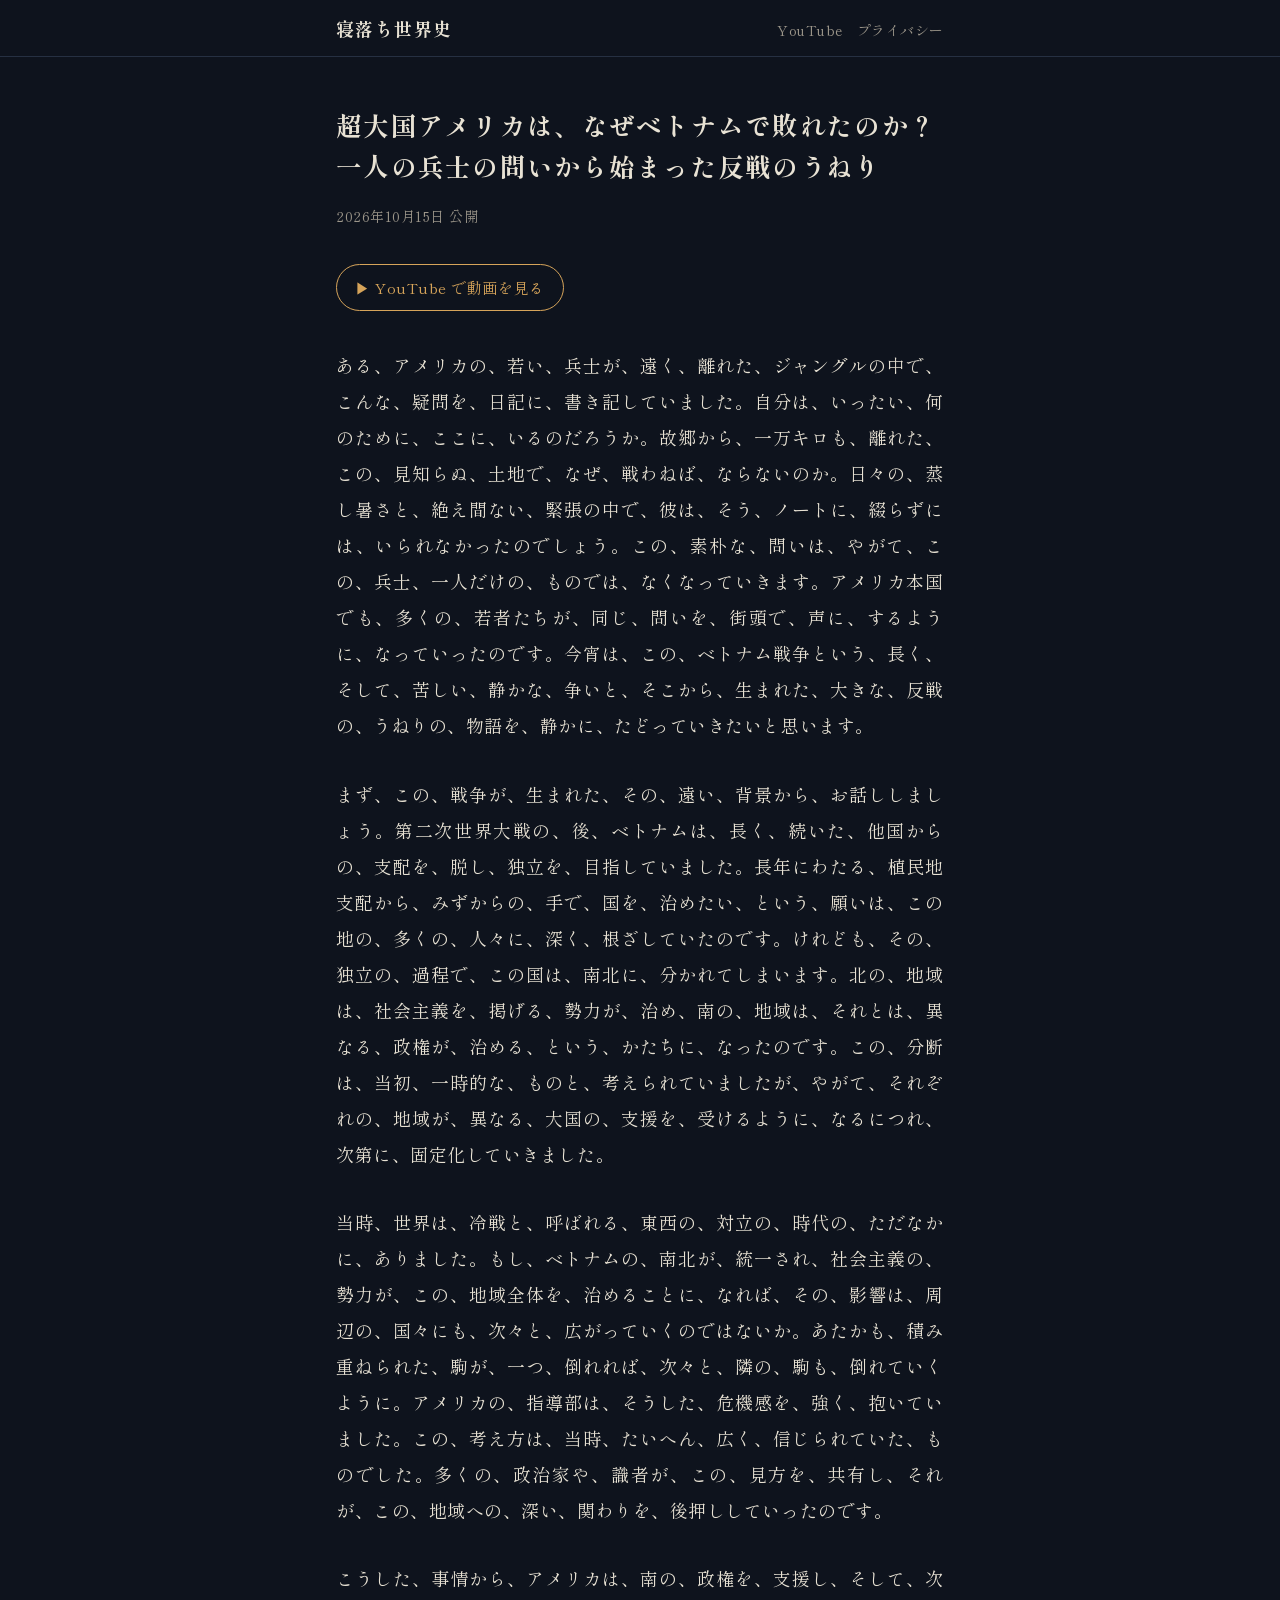
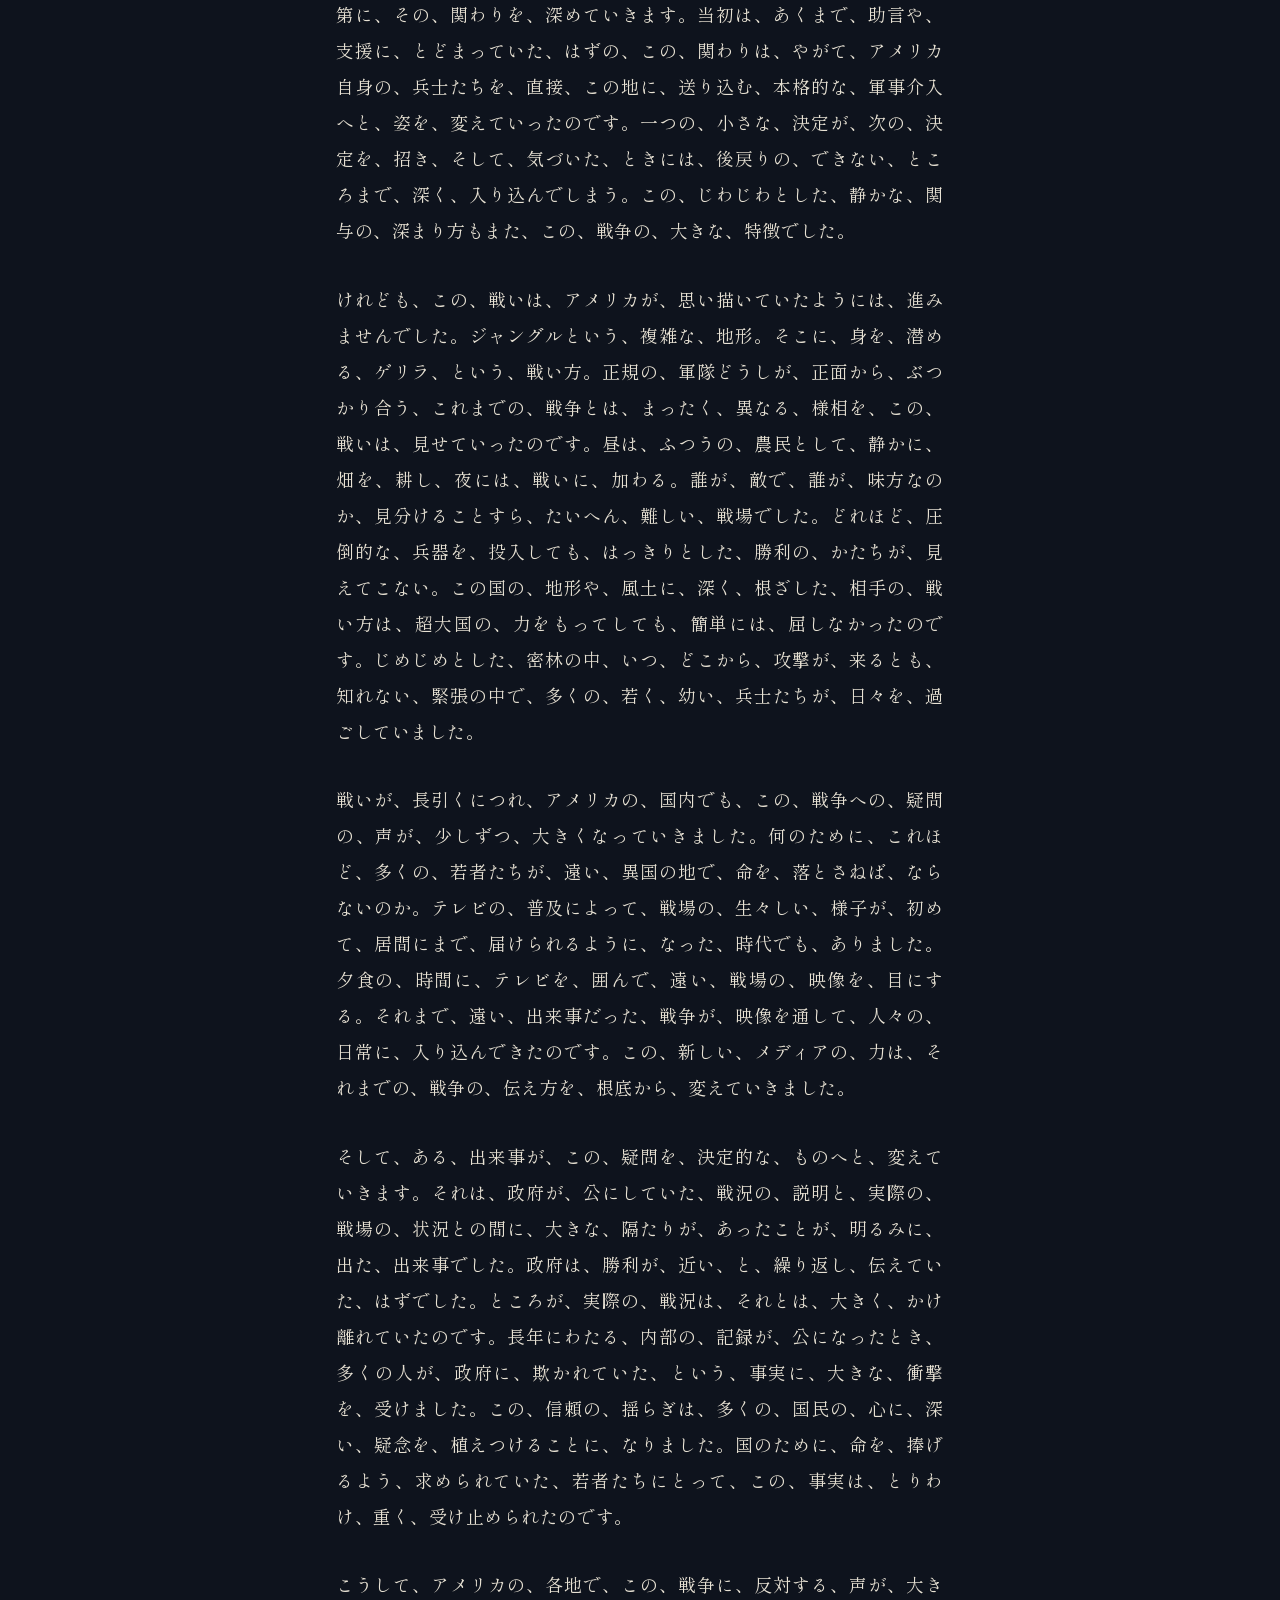
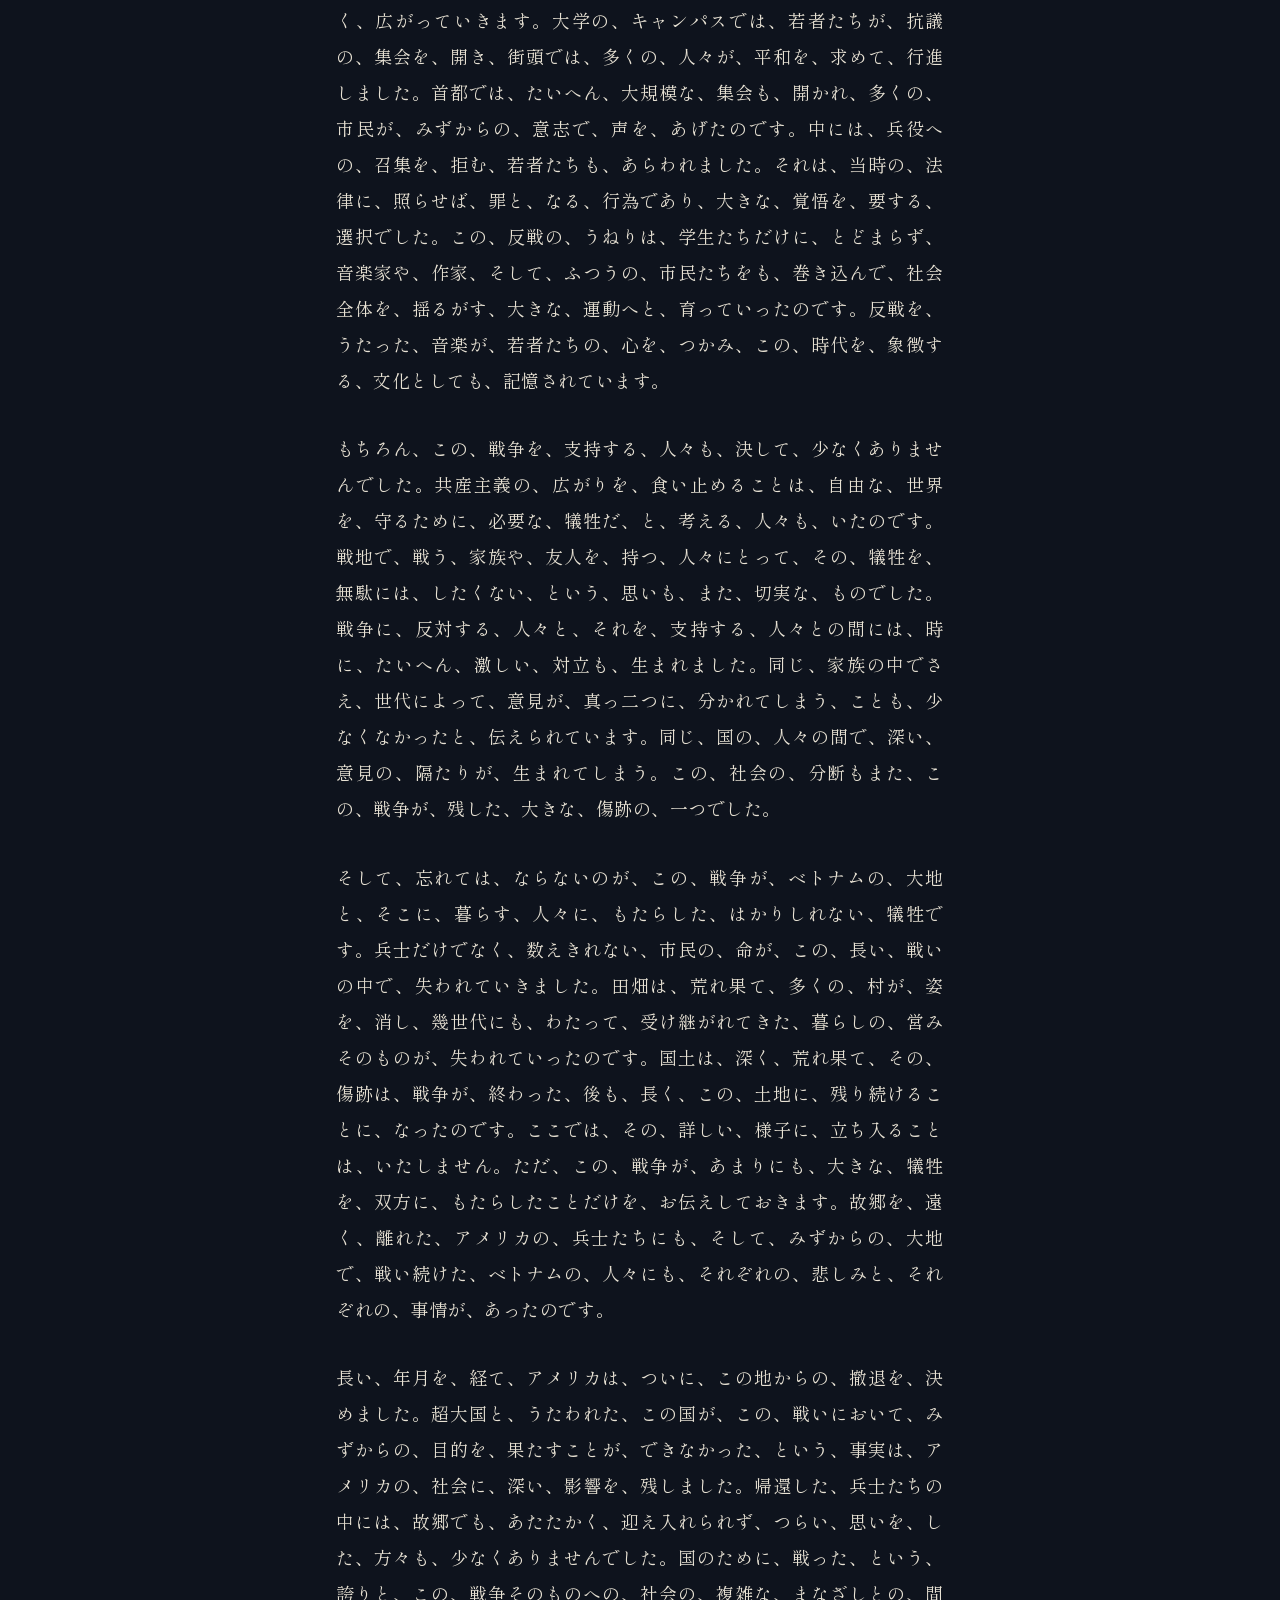
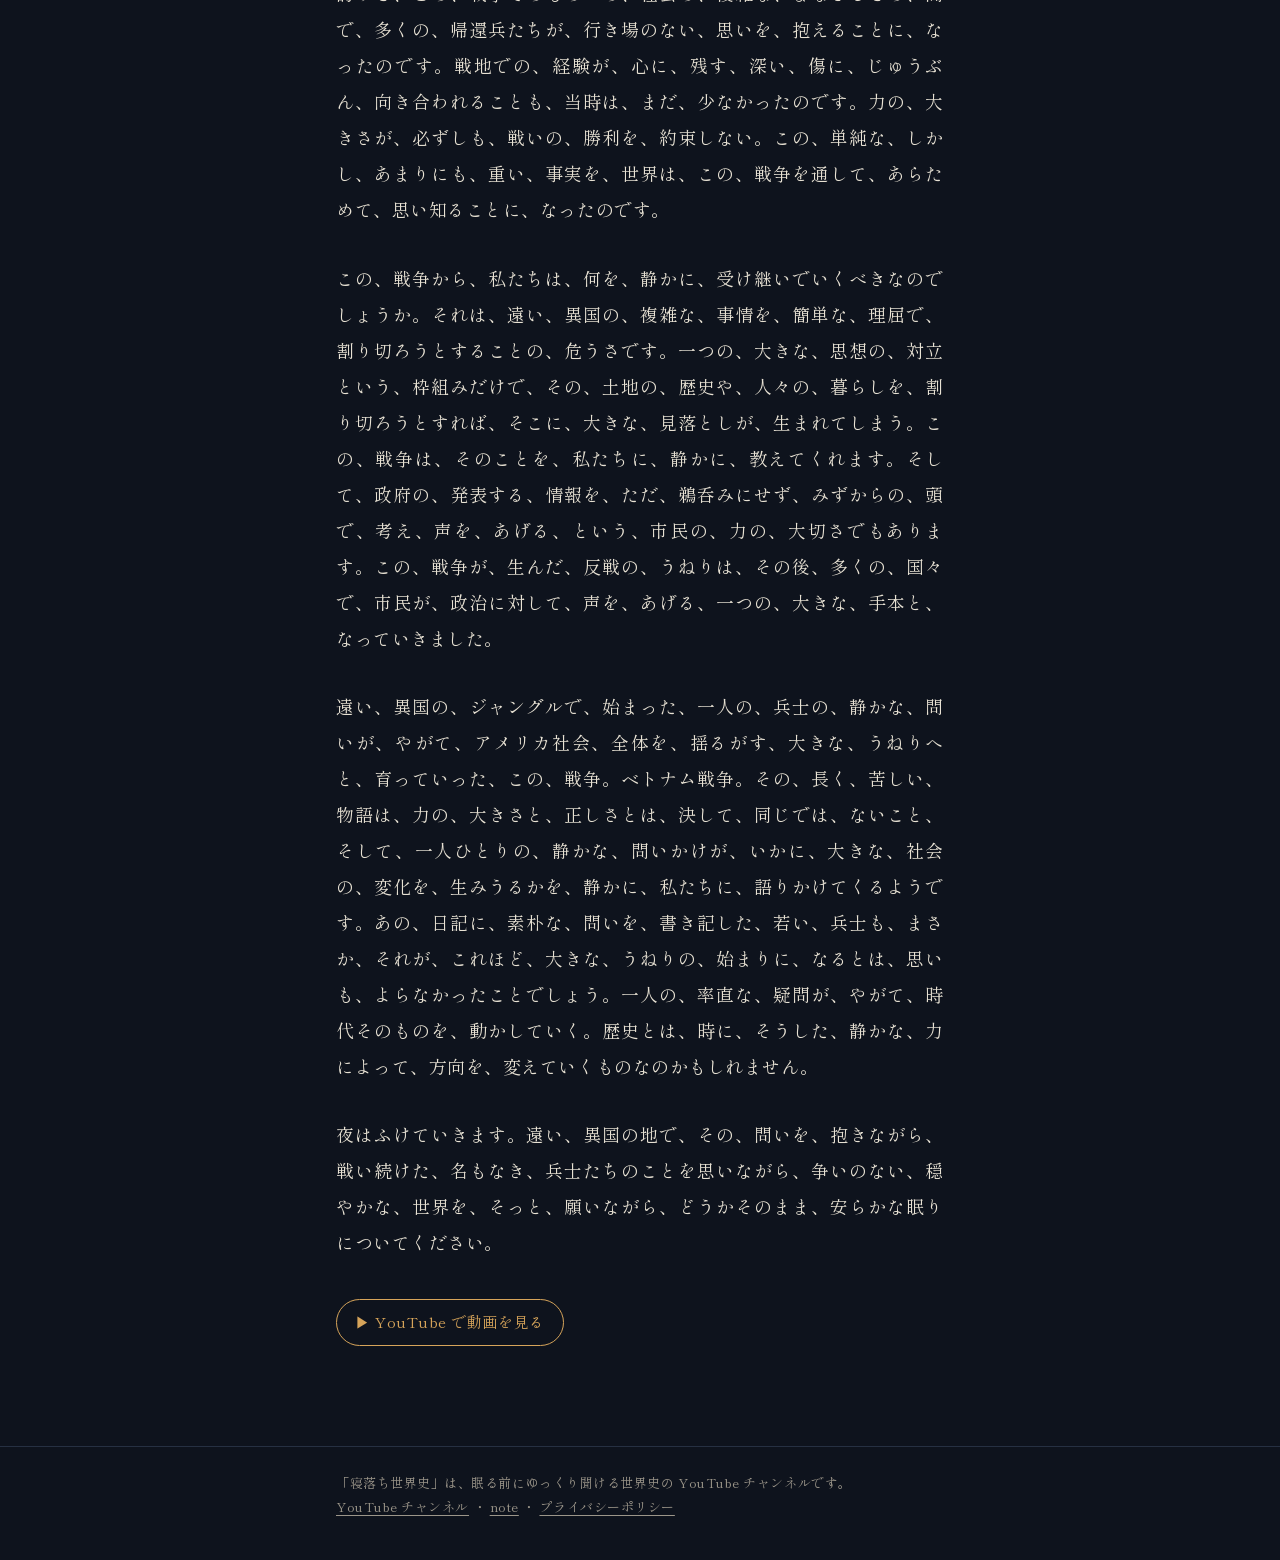
==== docs/scripts/2026-10-15/index.html @ 859dba7d "寝落ち世界史 原稿集" ====
<!doctype html>
<html lang="ja">
<head>
<meta charset="utf-8">
<meta name="viewport" content="width=device-width, initial-scale=1">
<title>超大国アメリカは、なぜベトナムで敗れたのか？ 一人の兵士の問いから始まった反戦のうねり | 寝落ち世界史 原稿集</title>
<meta name="description" content="ある、アメリカの、若い、兵士が、遠く、離れた、ジャングルの中で、こんな、疑問を、日記に、書き記していました。自分は、いったい、何のために、ここに、いるのだろうか。故郷から、一万キロも、離れた、この、見知らぬ、土地で、なぜ…">
<link rel="preconnect" href="https://fonts.googleapis.com">
<link rel="preconnect" href="https://fonts.gstatic.com" crossorigin>
<link href="https://fonts.googleapis.com/css2?family=Shippori+Mincho:wght@400;700&display=swap" rel="stylesheet">
<link rel="stylesheet" href="../../style.css?v=13892d29">
</head>
<body>
<header class="site"><div class="wrap">
  <a class="brand" href="../../">寝落ち世界史</a>
  <nav><a href="https://www.youtube.com/channel/UCiVQYX6sL4hjHsi-wYDUaDA">YouTube</a><a href="../../privacy/">プライバシー</a></nav>
</div></header>
<main><div class="wrap">
<h1>超大国アメリカは、なぜベトナムで敗れたのか？ 一人の兵士の問いから始まった反戦のうねり</h1>
<div class="meta">2026年10月15日 公開</div>
<a class="watch" href="https://youtu.be/Z_0TKouPi-8">▶ YouTube で動画を見る</a>
<div class="body">
<p>ある、アメリカの、若い、兵士が、遠く、離れた、ジャングルの中で、こんな、疑問を、日記に、書き記していました。自分は、いったい、何のために、ここに、いるのだろうか。故郷から、一万キロも、離れた、この、見知らぬ、土地で、なぜ、戦わねば、ならないのか。日々の、蒸し暑さと、絶え間ない、緊張の中で、彼は、そう、ノートに、綴らずには、いられなかったのでしょう。この、素朴な、問いは、やがて、この、兵士、一人だけの、ものでは、なくなっていきます。アメリカ本国でも、多くの、若者たちが、同じ、問いを、街頭で、声に、するように、なっていったのです。今宵は、この、ベトナム戦争という、長く、そして、苦しい、静かな、争いと、そこから、生まれた、大きな、反戦の、うねりの、物語を、静かに、たどっていきたいと思います。</p>
<p>まず、この、戦争が、生まれた、その、遠い、背景から、お話ししましょう。第二次世界大戦の、後、ベトナムは、長く、続いた、他国からの、支配を、脱し、独立を、目指していました。長年にわたる、植民地支配から、みずからの、手で、国を、治めたい、という、願いは、この地の、多くの、人々に、深く、根ざしていたのです。けれども、その、独立の、過程で、この国は、南北に、分かれてしまいます。北の、地域は、社会主義を、掲げる、勢力が、治め、南の、地域は、それとは、異なる、政権が、治める、という、かたちに、なったのです。この、分断は、当初、一時的な、ものと、考えられていましたが、やがて、それぞれの、地域が、異なる、大国の、支援を、受けるように、なるにつれ、次第に、固定化していきました。</p>
<p>当時、世界は、冷戦と、呼ばれる、東西の、対立の、時代の、ただなかに、ありました。もし、ベトナムの、南北が、統一され、社会主義の、勢力が、この、地域全体を、治めることに、なれば、その、影響は、周辺の、国々にも、次々と、広がっていくのではないか。あたかも、積み重ねられた、駒が、一つ、倒れれば、次々と、隣の、駒も、倒れていくように。アメリカの、指導部は、そうした、危機感を、強く、抱いていました。この、考え方は、当時、たいへん、広く、信じられていた、ものでした。多くの、政治家や、識者が、この、見方を、共有し、それが、この、地域への、深い、関わりを、後押ししていったのです。</p>
<p>こうした、事情から、アメリカは、南の、政権を、支援し、そして、次第に、その、関わりを、深めていきます。当初は、あくまで、助言や、支援に、とどまっていた、はずの、この、関わりは、やがて、アメリカ自身の、兵士たちを、直接、この地に、送り込む、本格的な、軍事介入へと、姿を、変えていったのです。一つの、小さな、決定が、次の、決定を、招き、そして、気づいた、ときには、後戻りの、できない、ところまで、深く、入り込んでしまう。この、じわじわとした、静かな、関与の、深まり方もまた、この、戦争の、大きな、特徴でした。</p>
<p>けれども、この、戦いは、アメリカが、思い描いていたようには、進みませんでした。ジャングルという、複雑な、地形。そこに、身を、潜める、ゲリラ、という、戦い方。正規の、軍隊どうしが、正面から、ぶつかり合う、これまでの、戦争とは、まったく、異なる、様相を、この、戦いは、見せていったのです。昼は、ふつうの、農民として、静かに、畑を、耕し、夜には、戦いに、加わる。誰が、敵で、誰が、味方なのか、見分けることすら、たいへん、難しい、戦場でした。どれほど、圧倒的な、兵器を、投入しても、はっきりとした、勝利の、かたちが、見えてこない。この国の、地形や、風土に、深く、根ざした、相手の、戦い方は、超大国の、力をもってしても、簡単には、屈しなかったのです。じめじめとした、密林の中、いつ、どこから、攻撃が、来るとも、知れない、緊張の中で、多くの、若く、幼い、兵士たちが、日々を、過ごしていました。</p>
<p>戦いが、長引くにつれ、アメリカの、国内でも、この、戦争への、疑問の、声が、少しずつ、大きくなっていきました。何のために、これほど、多くの、若者たちが、遠い、異国の地で、命を、落とさねば、ならないのか。テレビの、普及によって、戦場の、生々しい、様子が、初めて、居間にまで、届けられるように、なった、時代でも、ありました。夕食の、時間に、テレビを、囲んで、遠い、戦場の、映像を、目にする。それまで、遠い、出来事だった、戦争が、映像を通して、人々の、日常に、入り込んできたのです。この、新しい、メディアの、力は、それまでの、戦争の、伝え方を、根底から、変えていきました。</p>
<p>そして、ある、出来事が、この、疑問を、決定的な、ものへと、変えていきます。それは、政府が、公にしていた、戦況の、説明と、実際の、戦場の、状況との間に、大きな、隔たりが、あったことが、明るみに、出た、出来事でした。政府は、勝利が、近い、と、繰り返し、伝えていた、はずでした。ところが、実際の、戦況は、それとは、大きく、かけ離れていたのです。長年にわたる、内部の、記録が、公になったとき、多くの人が、政府に、欺かれていた、という、事実に、大きな、衝撃を、受けました。この、信頼の、揺らぎは、多くの、国民の、心に、深い、疑念を、植えつけることに、なりました。国のために、命を、捧げるよう、求められていた、若者たちにとって、この、事実は、とりわけ、重く、受け止められたのです。</p>
<p>こうして、アメリカの、各地で、この、戦争に、反対する、声が、大きく、広がっていきます。大学の、キャンパスでは、若者たちが、抗議の、集会を、開き、街頭では、多くの、人々が、平和を、求めて、行進しました。首都では、たいへん、大規模な、集会も、開かれ、多くの、市民が、みずからの、意志で、声を、あげたのです。中には、兵役への、召集を、拒む、若者たちも、あらわれました。それは、当時の、法律に、照らせば、罪と、なる、行為であり、大きな、覚悟を、要する、選択でした。この、反戦の、うねりは、学生たちだけに、とどまらず、音楽家や、作家、そして、ふつうの、市民たちをも、巻き込んで、社会全体を、揺るがす、大きな、運動へと、育っていったのです。反戦を、うたった、音楽が、若者たちの、心を、つかみ、この、時代を、象徴する、文化としても、記憶されています。</p>
<p>もちろん、この、戦争を、支持する、人々も、決して、少なくありませんでした。共産主義の、広がりを、食い止めることは、自由な、世界を、守るために、必要な、犠牲だ、と、考える、人々も、いたのです。戦地で、戦う、家族や、友人を、持つ、人々にとって、その、犠牲を、無駄には、したくない、という、思いも、また、切実な、ものでした。戦争に、反対する、人々と、それを、支持する、人々との間には、時に、たいへん、激しい、対立も、生まれました。同じ、家族の中でさえ、世代によって、意見が、真っ二つに、分かれてしまう、ことも、少なくなかったと、伝えられています。同じ、国の、人々の間で、深い、意見の、隔たりが、生まれてしまう。この、社会の、分断もまた、この、戦争が、残した、大きな、傷跡の、一つでした。</p>
<p>そして、忘れては、ならないのが、この、戦争が、ベトナムの、大地と、そこに、暮らす、人々に、もたらした、はかりしれない、犠牲です。兵士だけでなく、数えきれない、市民の、命が、この、長い、戦いの中で、失われていきました。田畑は、荒れ果て、多くの、村が、姿を、消し、幾世代にも、わたって、受け継がれてきた、暮らしの、営みそのものが、失われていったのです。国土は、深く、荒れ果て、その、傷跡は、戦争が、終わった、後も、長く、この、土地に、残り続けることに、なったのです。ここでは、その、詳しい、様子に、立ち入ることは、いたしません。ただ、この、戦争が、あまりにも、大きな、犠牲を、双方に、もたらしたことだけを、お伝えしておきます。故郷を、遠く、離れた、アメリカの、兵士たちにも、そして、みずからの、大地で、戦い続けた、ベトナムの、人々にも、それぞれの、悲しみと、それぞれの、事情が、あったのです。</p>
<p>長い、年月を、経て、アメリカは、ついに、この地からの、撤退を、決めました。超大国と、うたわれた、この国が、この、戦いにおいて、みずからの、目的を、果たすことが、できなかった、という、事実は、アメリカの、社会に、深い、影響を、残しました。帰還した、兵士たちの中には、故郷でも、あたたかく、迎え入れられず、つらい、思いを、した、方々も、少なくありませんでした。国のために、戦った、という、誇りと、この、戦争そのものへの、社会の、複雑な、まなざしとの、間で、多くの、帰還兵たちが、行き場のない、思いを、抱えることに、なったのです。戦地での、経験が、心に、残す、深い、傷に、じゅうぶん、向き合われることも、当時は、まだ、少なかったのです。力の、大きさが、必ずしも、戦いの、勝利を、約束しない。この、単純な、しかし、あまりにも、重い、事実を、世界は、この、戦争を通して、あらためて、思い知ることに、なったのです。</p>
<p>この、戦争から、私たちは、何を、静かに、受け継いでいくべきなのでしょうか。それは、遠い、異国の、複雑な、事情を、簡単な、理屈で、割り切ろうとすることの、危うさです。一つの、大きな、思想の、対立という、枠組みだけで、その、土地の、歴史や、人々の、暮らしを、割り切ろうとすれば、そこに、大きな、見落としが、生まれてしまう。この、戦争は、そのことを、私たちに、静かに、教えてくれます。そして、政府の、発表する、情報を、ただ、鵜呑みにせず、みずからの、頭で、考え、声を、あげる、という、市民の、力の、大切さでもあります。この、戦争が、生んだ、反戦の、うねりは、その後、多くの、国々で、市民が、政治に対して、声を、あげる、一つの、大きな、手本と、なっていきました。</p>
<p>遠い、異国の、ジャングルで、始まった、一人の、兵士の、静かな、問いが、やがて、アメリカ社会、全体を、揺るがす、大きな、うねりへと、育っていった、この、戦争。ベトナム戦争。その、長く、苦しい、物語は、力の、大きさと、正しさとは、決して、同じでは、ないこと、そして、一人ひとりの、静かな、問いかけが、いかに、大きな、社会の、変化を、生みうるかを、静かに、私たちに、語りかけてくるようです。あの、日記に、素朴な、問いを、書き記した、若い、兵士も、まさか、それが、これほど、大きな、うねりの、始まりに、なるとは、思いも、よらなかったことでしょう。一人の、率直な、疑問が、やがて、時代そのものを、動かしていく。歴史とは、時に、そうした、静かな、力によって、方向を、変えていくものなのかもしれません。</p>
<p>夜はふけていきます。遠い、異国の地で、その、問いを、抱きながら、戦い続けた、名もなき、兵士たちのことを思いながら、争いのない、穏やかな、世界を、そっと、願いながら、どうかそのまま、安らかな眠りについてください。</p>
</div>
<a class="watch" href="https://youtu.be/Z_0TKouPi-8">▶ YouTube で動画を見る</a>
</div></main>
<footer class="site"><div class="wrap">
  「寝落ち世界史」は、眠る前にゆっくり聞ける世界史の YouTube チャンネルです。<br>
  <a href="https://www.youtube.com/channel/UCiVQYX6sL4hjHsi-wYDUaDA">YouTube チャンネル</a> ・ <a href="https://note.com/sleephistory/n/n39ab6f3c5a6e">note</a> ・ <a href="../../privacy/">プライバシーポリシー</a>
</div></footer>
</body>
</html>
---- docs/style.css ----
:root {
  --bg: #0e131d; --surface: #151c29; --text: #e8e2d4; --muted: #9c968a;
  --accent: #d6a45a; --line: #263042;
  color-scheme: dark;
}
* { box-sizing: border-box; }
html { -webkit-text-size-adjust: 100%; }
body {
  margin: 0; background: var(--bg); color: var(--text);
  font-family: "Shippori Mincho", "Hiragino Mincho ProN", "Yu Mincho", serif;
  font-size: 18px; line-height: 2; letter-spacing: .03em;
}
a { color: var(--accent); text-underline-offset: .2em; }
.wrap { max-width: 40rem; margin: 0 auto; padding: 0 16px; }
header.site { border-bottom: 1px solid var(--line); }
header.site .wrap { display: flex; justify-content: space-between; align-items: center; min-height: 56px; }
header.site a.brand { color: var(--text); text-decoration: none; font-weight: 700; letter-spacing: .08em; white-space: nowrap; }
header.site nav { white-space: nowrap; }
header.site nav a { color: var(--muted); font-size: 14px; text-decoration: none; margin-left: 1em; }
main { padding: 48px 0 64px; }
h1 { font-size: 1.6rem; line-height: 1.6; margin: 0 0 .6em; letter-spacing: .05em; }
h2 { font-size: 1.15rem; margin: 2.4em 0 .6em; }
.lead { color: var(--muted); font-size: 16px; }
.meta { color: var(--muted); font-size: 14px; margin-bottom: 2em; }
.watch {
  display: inline-block; margin: .4em 0 2.4em; padding: .5em 1.2em; border: 1px solid var(--accent);
  border-radius: 999px; text-decoration: none; font-size: 15px;
}
.body p { margin: 0 0 1.8em; text-align: justify; }
ul.list { list-style: none; padding: 0; margin: 0; }
ul.list li { border-top: 1px solid var(--line); }
ul.list li:last-child { border-bottom: 1px solid var(--line); }
ul.list a { display: block; padding: 1em 0; color: var(--text); text-decoration: none; }
ul.list a:hover .t { color: var(--accent); }
ul.list .d { display: block; color: var(--muted); font-size: 13px; }
ul.list .t { line-height: 1.7; }
.empty { color: var(--muted); }
footer.site { border-top: 1px solid var(--line); color: var(--muted); font-size: 13px; padding: 24px 0 40px; line-height: 1.9; }
footer.site a { color: var(--muted); }
@media (max-width: 480px) { body { font-size: 17px; } h1 { font-size: 1.35rem; } main { padding-top: 32px; } }
@media (max-width: 360px) { header.site a.brand { letter-spacing: .02em; } header.site nav a { font-size: 12px; margin-left: .7em; letter-spacing: 0; } }
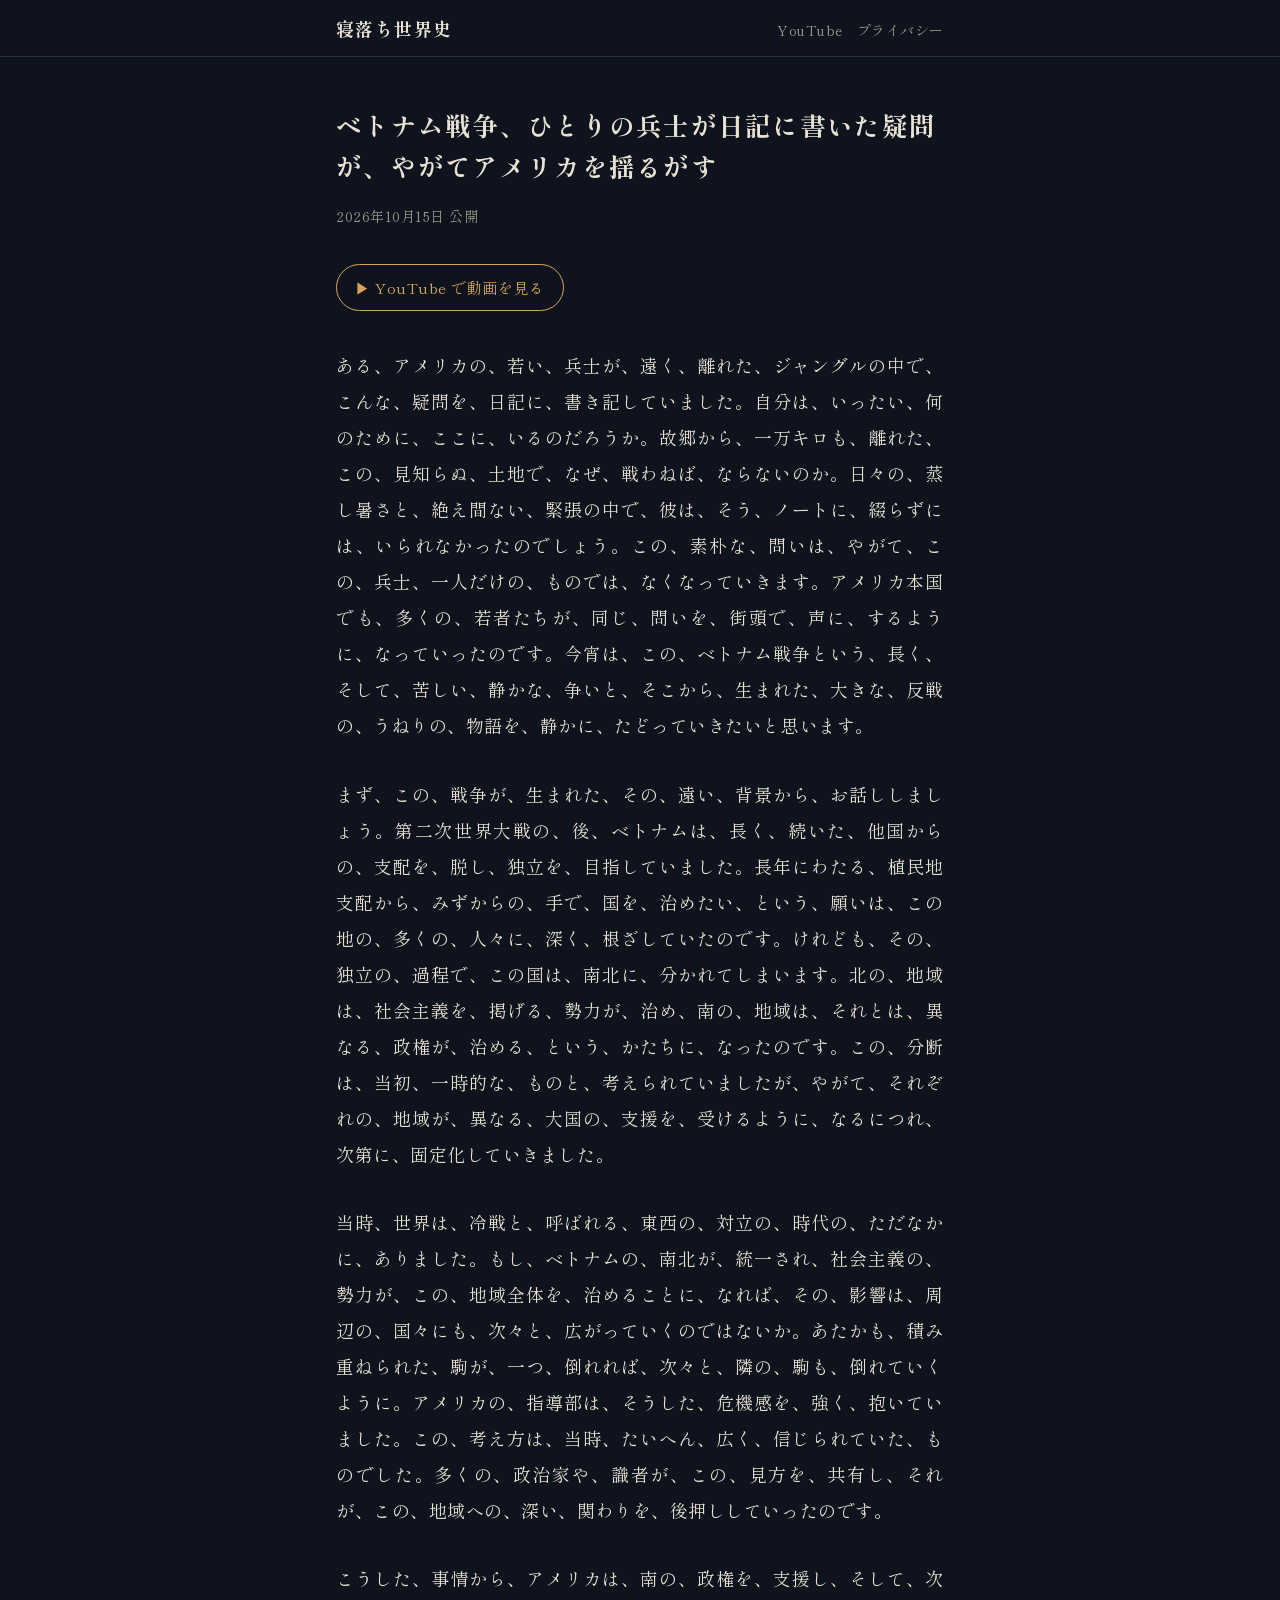
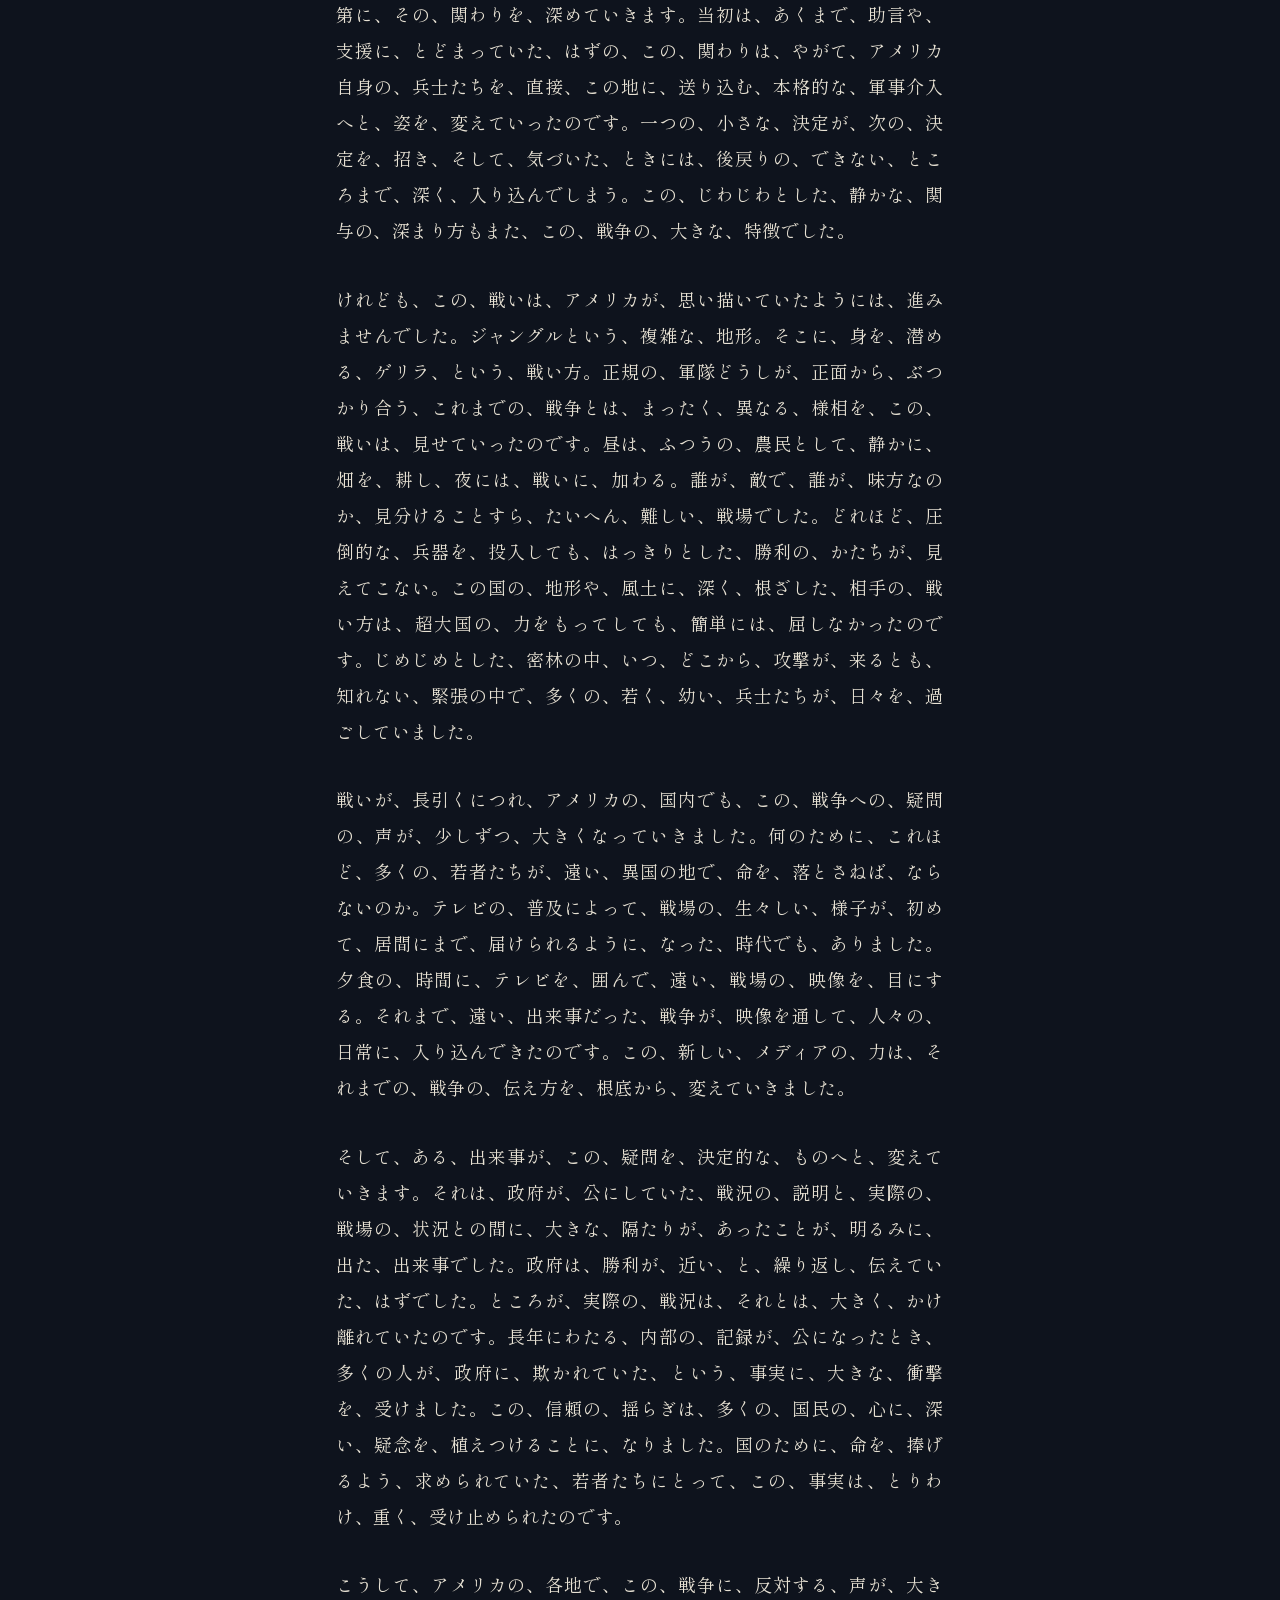
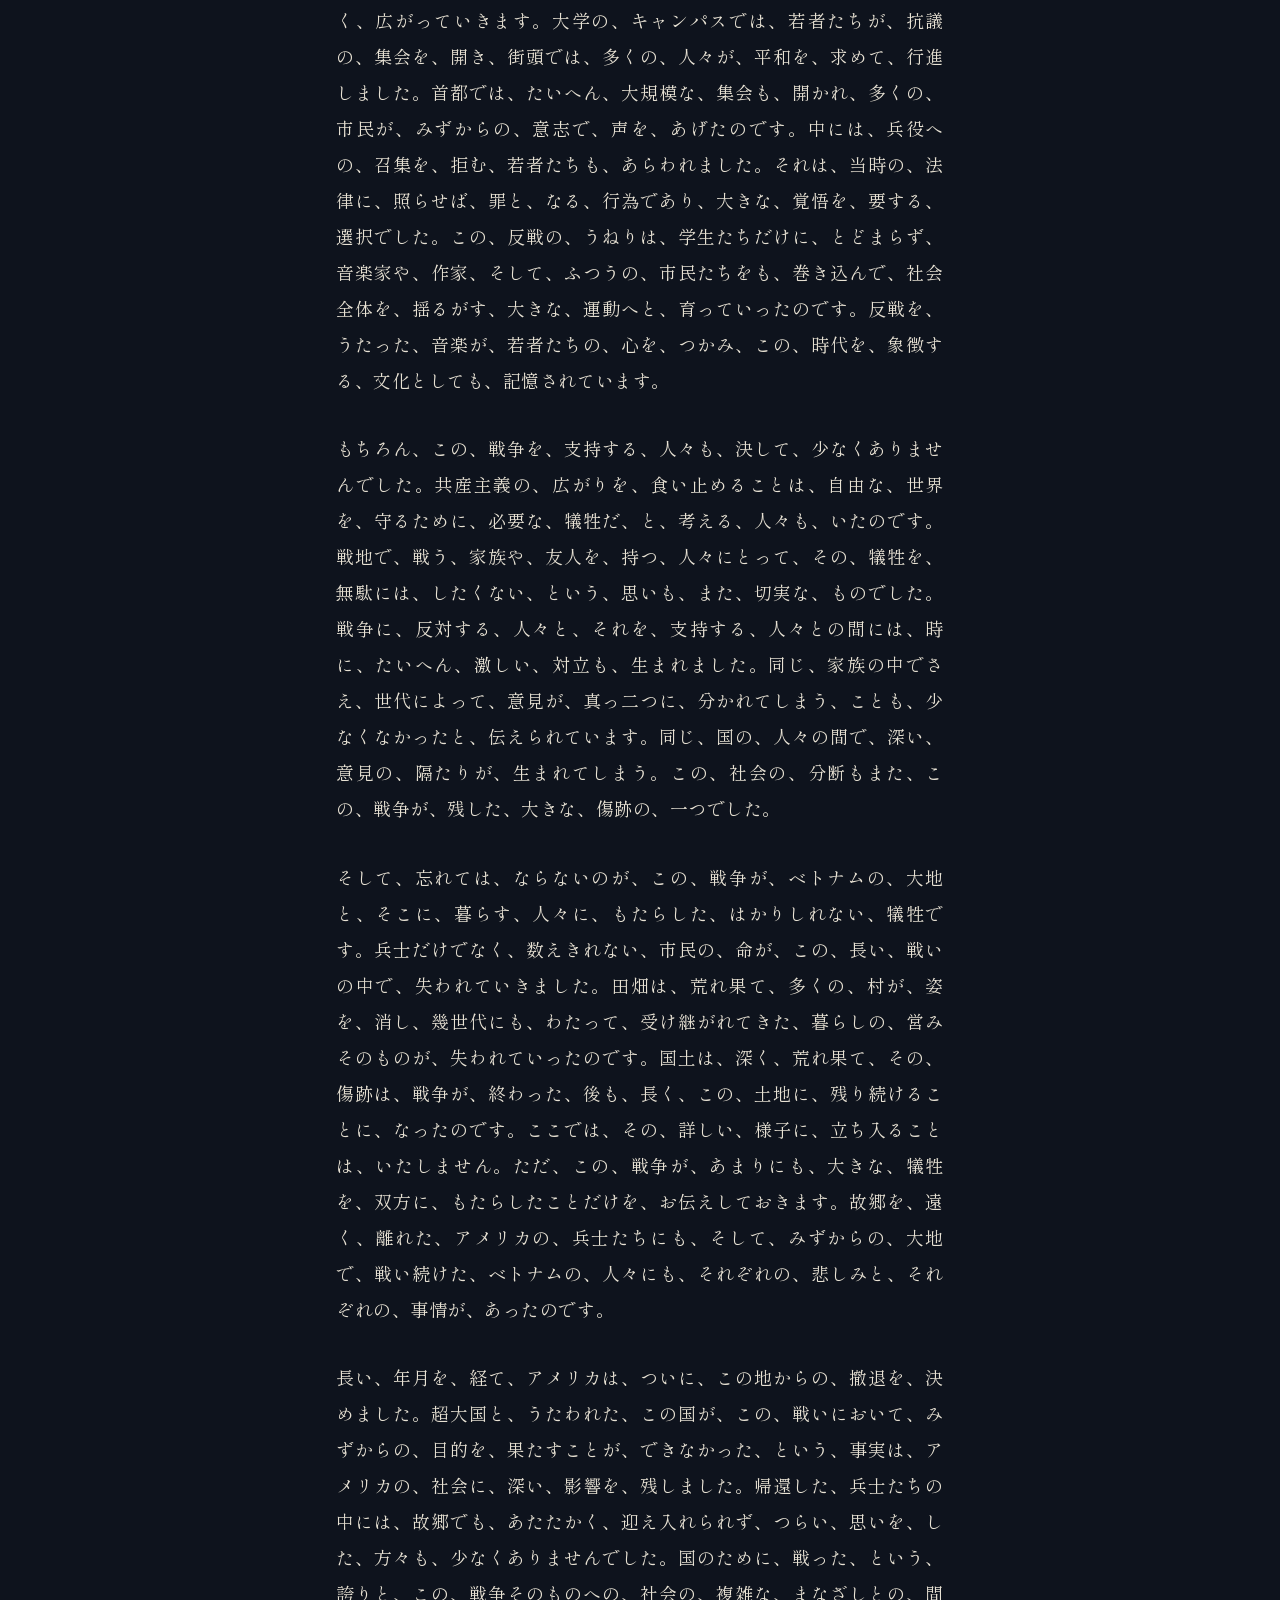
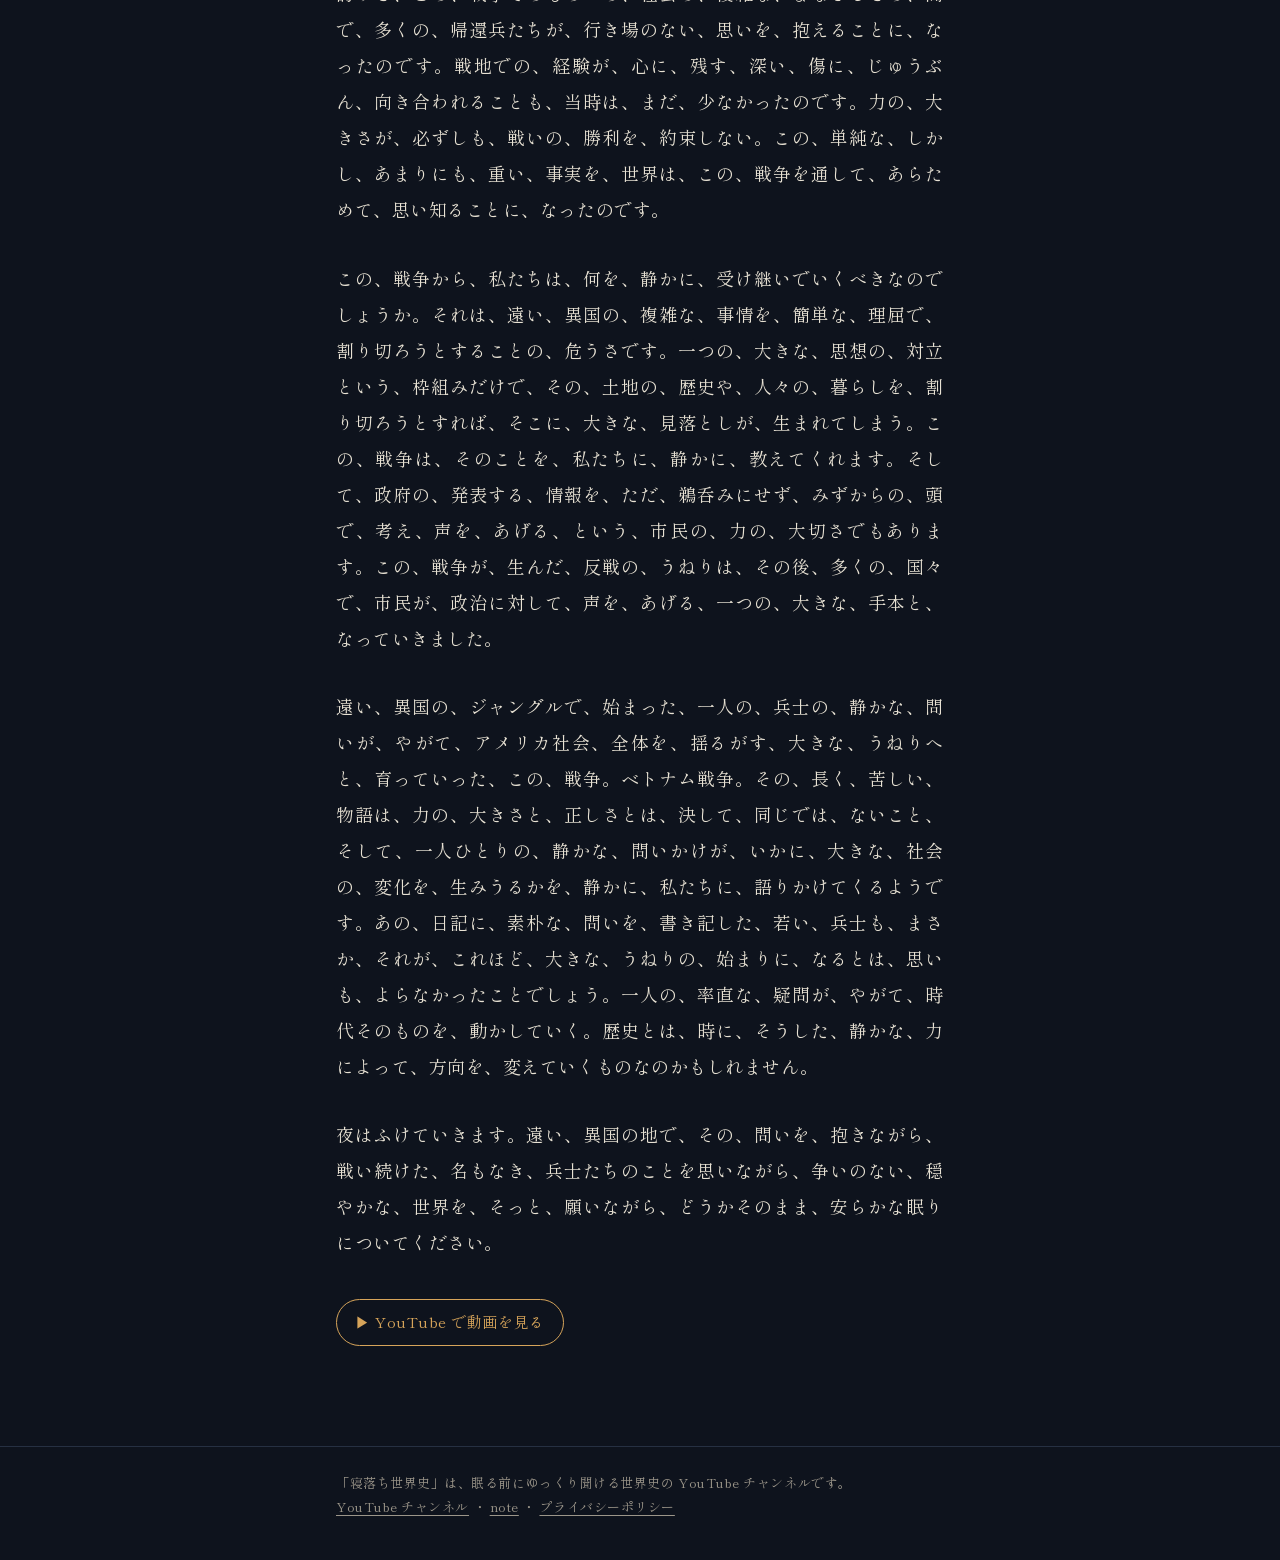
==== commit 49eb93be: "ベトナム戦争の原稿タイトルを更新" ====
--- a/docs/scripts/2026-10-15/index.html
+++ b/docs/scripts/2026-10-15/index.html
@@ -3,7 +3,7 @@
 <head>
 <meta charset="utf-8">
 <meta name="viewport" content="width=device-width, initial-scale=1">
-<title>超大国アメリカは、なぜベトナムで敗れたのか？ 一人の兵士の問いから始まった反戦のうねり | 寝落ち世界史 原稿集</title>
+<title>ベトナム戦争、ひとりの兵士が日記に書いた疑問が、やがてアメリカを揺るがす | 寝落ち世界史 原稿集</title>
 <meta name="description" content="ある、アメリカの、若い、兵士が、遠く、離れた、ジャングルの中で、こんな、疑問を、日記に、書き記していました。自分は、いったい、何のために、ここに、いるのだろうか。故郷から、一万キロも、離れた、この、見知らぬ、土地で、なぜ…">
 <link rel="preconnect" href="https://fonts.googleapis.com">
 <link rel="preconnect" href="https://fonts.gstatic.com" crossorigin>
@@ -16,7 +16,7 @@
   <nav><a href="https://www.youtube.com/channel/UCiVQYX6sL4hjHsi-wYDUaDA">YouTube</a><a href="../../privacy/">プライバシー</a></nav>
 </div></header>
 <main><div class="wrap">
-<h1>超大国アメリカは、なぜベトナムで敗れたのか？ 一人の兵士の問いから始まった反戦のうねり</h1>
+<h1>ベトナム戦争、ひとりの兵士が日記に書いた疑問が、やがてアメリカを揺るがす</h1>
 <div class="meta">2026年10月15日 公開</div>
 <a class="watch" href="https://youtu.be/Z_0TKouPi-8">▶ YouTube で動画を見る</a>
 <div class="body">
